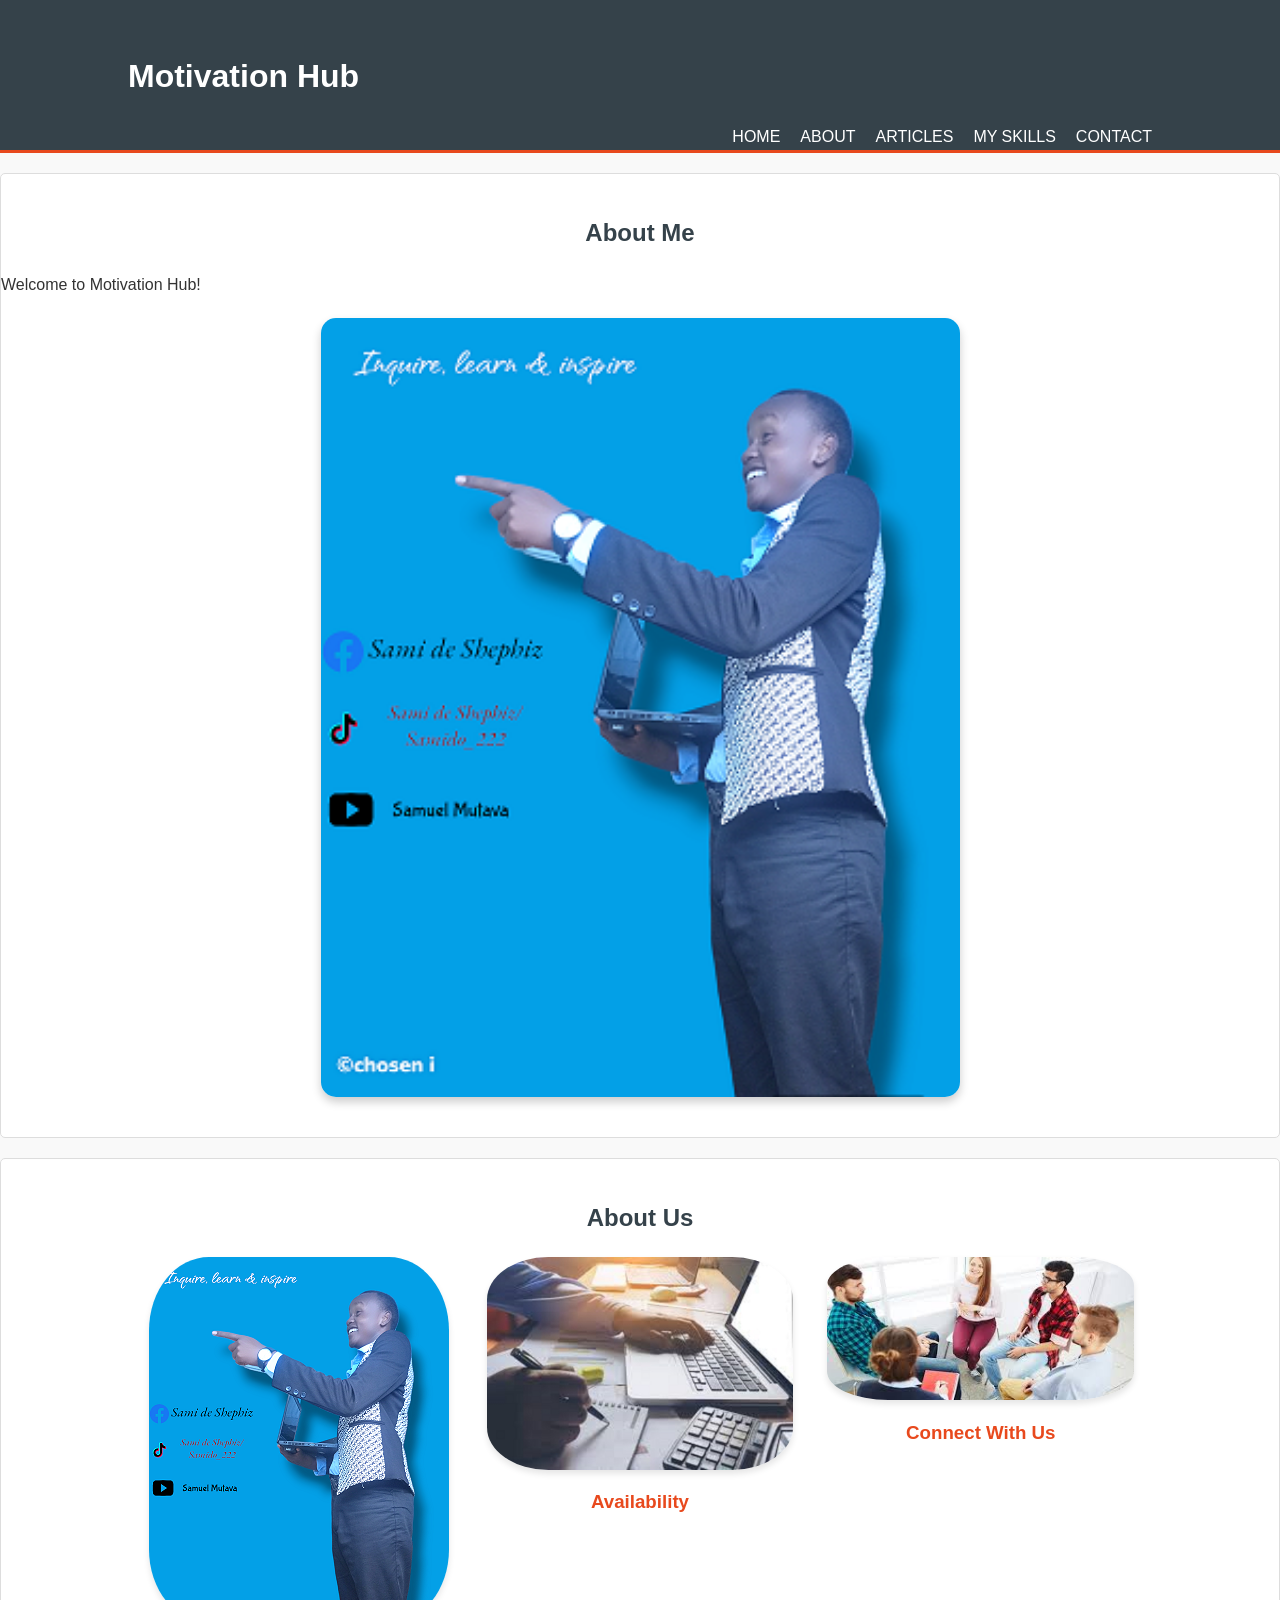
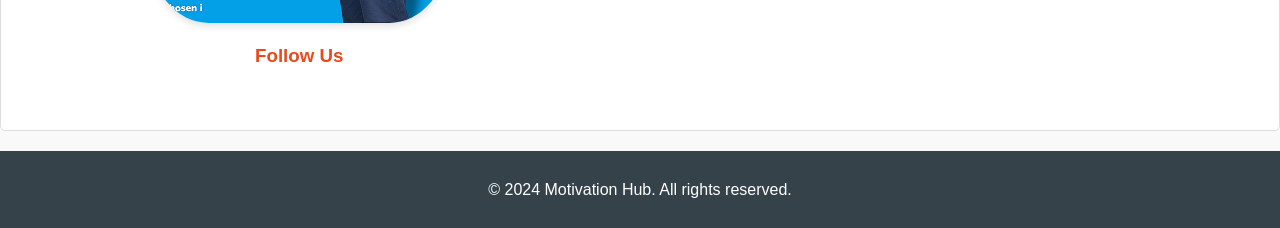
==== about.html @ 1e1fbd76 "Add files via upload" ====
<!DOCTYPE html>
<html lang="en">
<head>
    <meta charset="UTF-8">
    <meta name="viewport" content="width=device-width, initial-scale=1.0">
    <title>Motivation Hub</title>
    <link rel="stylesheet" href="styles.css">
</head>
<body>
    <header>
        <div class="container">
            <h1>Motivation Hub</h1>
            <nav>
                <ul>
                    <li><a href="index.html">Home</a></li>
                    <li><a href="about.html">About</a></li>
                    <li><a href="articles.html">Articles</a></li>
                    <li><a href="skills.html">My Skills</a></li>
                    <li><a href="contact.html">Contact</a></li>
                </ul>
            </nav>
        </div>
    </header>

    <section id="about">
        <h2>About Me</h2>
            <p>Welcome to Motivation Hub!</p>
            <img src="images/follow.png" alt="About Me Image" class="responsive-image">
        </div>
    </section>

    <section id="articles">
        <div class="container">
            <h2>About Us</h2>
            <div class="skills-list">
                <div class="skill-item">
                    <img src="images/follow.png" alt="Guidance and Counselling">
                    <h3>Follow Us</h3>
                </div>
                <div class="skill-item">
                    <img src="images/analyze.jpeg" alt="Public Speaking">
                    <h3>Availability</h3>
                </div>
                <div class="skill-item">
                    <img src="images/peer talks.jpeg" alt="Motivational Writing">
                    <h3>Connect With Us</h3>
                </div>
                <!-- Add more skills with images as needed -->
            </div>
        </div>
    </section>
    </section>

    <footer>
        <div class="container">
            <p>&copy; 2024 Motivation Hub. All rights reserved.</p>
        </div>
    </footer>
</body>
</html>
---- styles.css ----
/* General Styles */
body {
    font-family: Arial, sans-serif;
    margin: 0;
    padding: 0;
    line-height: 1.6;
    color: #333;
    background-color: #f9f9f9;
}

.container {
    width: 80%;
    margin: auto;
    overflow: hidden;
}

/* Header Styles */
header {
    background: #35424a;
    color: #ffffff;
    padding-top: 30px;
    min-height: 70px;
    border-bottom: #e8491d 3px solid;
}

header a {
    color: #ffffff;
    text-decoration: none;
    text-transform: uppercase;
    font-size: 16px;
}

header ul {
    padding: 0;
    list-style: none;
    margin: 0;
    display: flex;
    justify-content: flex-end;
}

header li {
    margin-left: 20px;
}

header nav ul li a:hover {
    color: #e8491d;
}

/* Section Styles */
section {
    padding: 20px 0;
    margin: 20px 0;
    background: #ffffff;
    border: 1px solid #dddddd;
    border-radius: 5px;
}

section h2 {
    text-align: center;
    margin-bottom: 20px;
    color: #35424a;
}

/* Responsive Image Styles */
.responsive-image {
    width: 50%;
    border-radius: 50%;
    box-shadow: 0 5px 10px rgba(0, 0, 0, 0.1);
    margin: 20px auto;
}

/* About Section Image Styles */
#about img {
    max-width: 100%;
    height: auto;
    display: block;
    margin: 20px auto;
    border-radius: 15px;
    box-shadow: 0 5px 10px rgba(0, 0, 0, 0.2);
}

/* Contact Section Image Styles */
#contact img {
    max-width: 50%;
    height: auto;
    display: block;
    margin: 20px auto;
    border-radius: 50%;
    box-shadow: 0 5px 10px rgba(0, 0, 0, 0.2);
}

/* Contact Form Styles */
form {
    max-width: 600px;
    margin: 0 auto;
    padding: 20px;
    background: #ffffff;
    border: 1px solid #dddddd;
    border-radius: 5px;
    box-shadow: 0 4px 6px rgba(0, 0, 0, 0.1);
}

form label {
    display: block;
    margin-bottom: 5px;
    font-weight: bold;
    color: #333;
}

form input, form textarea, form button {
    width: 100%;
    margin-bottom: 15px;
    padding: 10px;
    border: 1px solid #dddddd;
    border-radius: 5px;
}

form button {
    background: #e8491d;
    color: #ffffff;
    font-size: 16px;
    border: none;
    cursor: pointer;
}

form button:hover {
    background: #cf3c14;
}

/* Skills Section */
.skills-list {
    display: flex;
    display: inline-flex;
    flex-wrap: wrap;
    justify-content: space-around;
}

.skill-item {
    width: 30%;
    text-align: center;
    margin-bottom: 20px;
}

.skill-item img {
    max-width: 100%;
    height: auto;
    border-radius: 20%; /* Creates a squircle effect */
    box-shadow: 0 4px 6px rgba(0, 0, 0, 0.1);
}

.skill-item h3 {
    margin-top: 10px;
    color: #e8491d;
}

/* Footer Styles */
footer {
    background: #35424a;
    color: #ffffff;
    text-align: center;
    padding: 10px 0;
    margin-top: 20px;
}
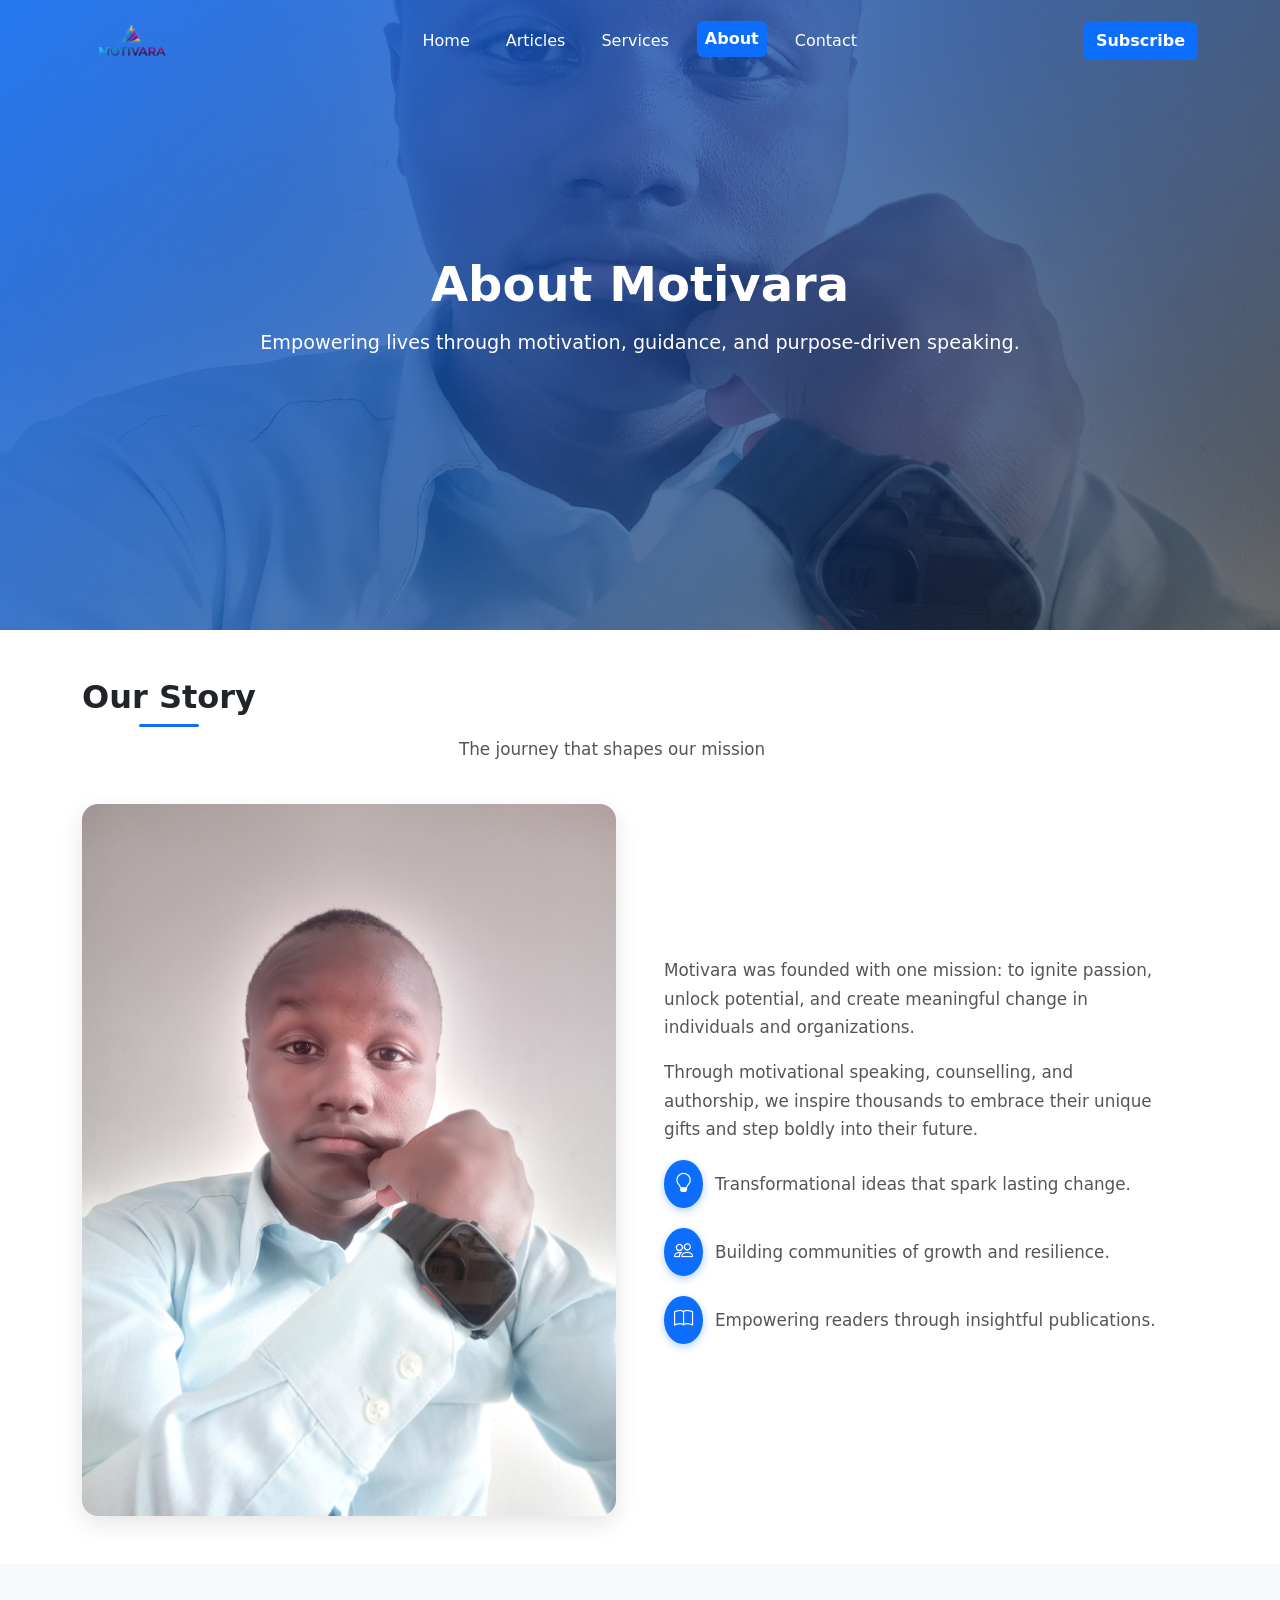
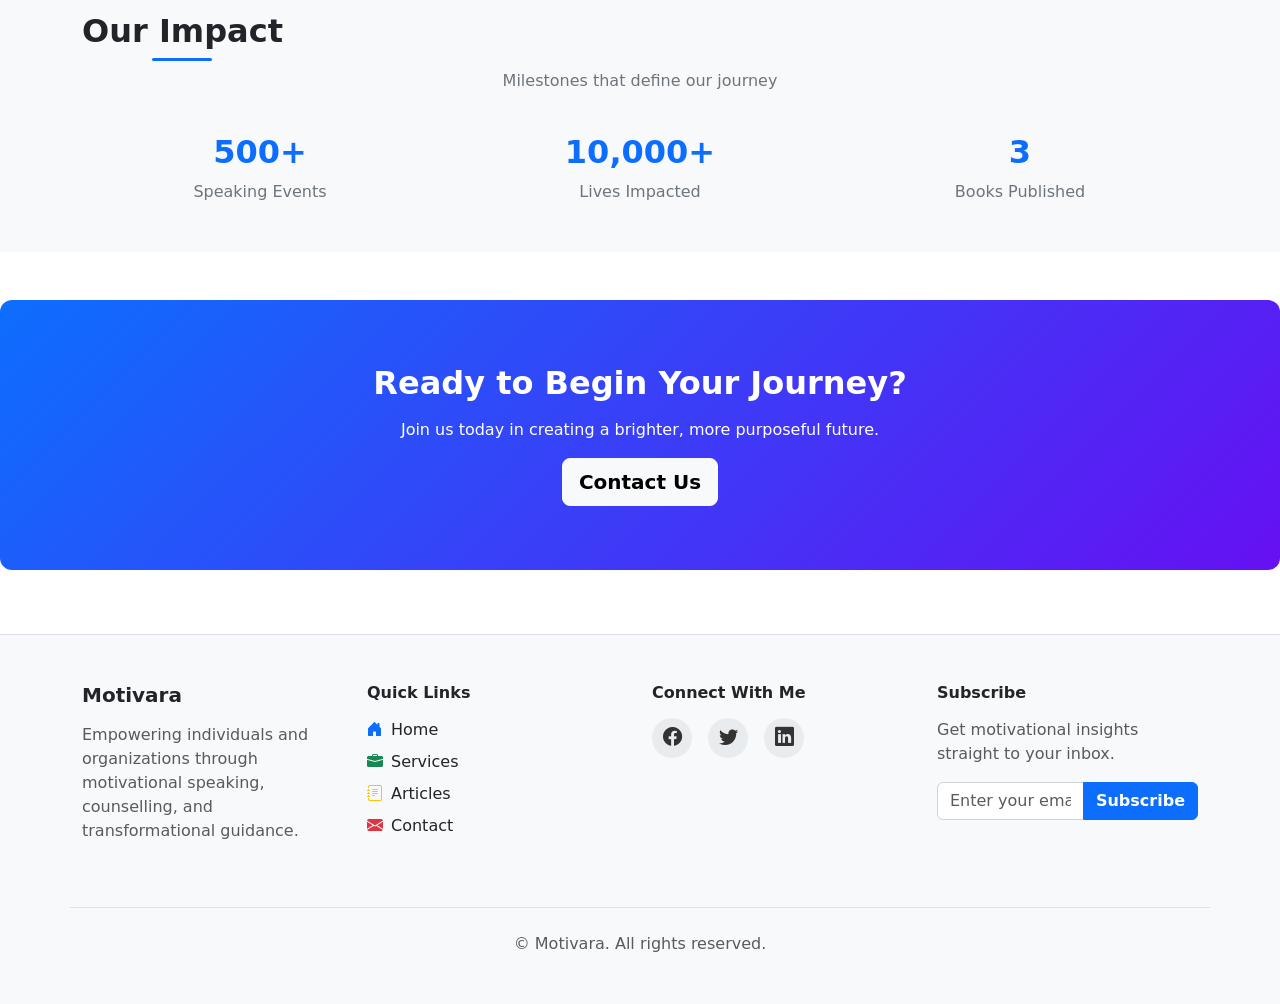
==== commit 84f598f7: "Add files via upload" ====
--- a/about.html
+++ b/about.html
@@ -1,60 +1,308 @@
 <!DOCTYPE html>
 <html lang="en">
 <head>
-    <meta charset="UTF-8">
-    <meta name="viewport" content="width=device-width, initial-scale=1.0">
-    <title>Motivation Hub</title>
-    <link rel="stylesheet" href="styles.css">
+  <meta charset="UTF-8" />
+  <meta name="viewport" content="width=device-width, initial-scale=1.0" />
+  <title>About | Motivara</title>
+
+  <!-- Bootstrap CSS -->
+  <link href="https://cdn.jsdelivr.net/npm/bootstrap@5.3.3/dist/css/bootstrap.min.css" rel="stylesheet">
+  <!-- Bootstrap Icons -->
+  <link href="https://cdn.jsdelivr.net/npm/bootstrap-icons@1.11.3/font/bootstrap-icons.css" rel="stylesheet">
+  <!-- AOS CSS -->
+  <link href="https://cdn.jsdelivr.net/npm/aos@2.3.4/dist/aos.css" rel="stylesheet">
+
+  <style>
+    /* Navbar Transparent */
+    .navbar {
+      position: fixed;
+      top: 0;
+      left: 0;
+      width: 100%;
+      z-index: 1000;
+      background: transparent;
+      transition: all 0.3s ease;
+      padding: 1rem 0;
+    }
+    .navbar.scrolled {
+      background: rgba(255, 255, 255, 0.95);
+      backdrop-filter: blur(8px);
+      box-shadow: 0 2px 10px rgba(0,0,0,0.08);
+    }
+    .navbar-brand img {
+      height: 40px;
+    }
+    .nav-link {
+      color: #fff !important;
+      font-weight: 500;
+      margin: 0 10px;
+    }
+    .navbar.scrolled .nav-link {
+      color: #101111 !important;
+    }
+
+    /* Hero */
+    .hero {
+      height: 70vh;
+      background: linear-gradient(135deg, rgba(13,110,253,0.85), rgba(0,0,0,0.6)),
+                  url('assets/team1.jpg') center/cover no-repeat;
+      color: #fff;
+      display: flex;
+      align-items: center;
+      text-align: center;
+    }
+    .hero h1 {
+      font-size: 3rem;
+      font-weight: 800;
+    }
+    .hero p {
+      font-size: 1.2rem;
+      margin-top: 1rem;
+    }
+
+    /* Section Titles */
+    .section-title {
+      font-weight: 700;
+      margin-bottom: .5rem;
+      position: relative;
+      display: inline-block;
+    }
+    .section-title::after {
+      content: "";
+      display: block;
+      width: 60px;
+      height: 3px;
+      background: #0d6efd;
+      margin: 0.5rem auto 0;
+      border-radius: 2px;
+    }
+    .section-subtitle {
+      color: #6c757d;
+      margin-bottom: 2.5rem;
+    }
+    /* Active Nav-Link Styled as Button */
+.nav-link.active {
+  background-color: #0d6efd; /* Bootstrap Primary Blue */
+  color: #fff !important;
+  border-radius: 6px;
+  padding: 6px 14px;
+  font-weight: 600;
+  transition: all 0.3s ease;
+}
+
+/* Optional Hover Effect */
+.nav-link.active:hover {
+  background-color: #afafc5; /* Slightly darker blue */
+  color: #fff !important;
+}
+
+
+    /* Our Story Polished */
+    .our-story img {
+      border-radius: 16px;
+      box-shadow: 0 8px 24px rgba(0,0,0,0.1);
+      transition: transform 0.4s ease;
+    }
+    .our-story img:hover {
+      transform: scale(1.03);
+    }
+    .our-story p {
+      font-size: 1.05rem;
+      line-height: 1.7;
+      color: #555;
+      max-width: 95%;
+    }
+    .icon-box {
+      display: flex;
+      align-items: center;
+      margin-bottom: 1.2rem;
+    }
+    .icon-box i {
+      font-size: 1.2rem;
+      color: #fff;
+      background: #0d6efd;
+      border-radius: 50%;
+      padding: 10px;
+      margin-right: 12px;
+      box-shadow: 0 3px 8px rgba(13,110,253,0.3);
+    }
+
+    /* Stats */
+    .stat h3 {
+      font-weight: 800;
+      font-size: 2rem;
+      color: #0d6efd;
+    }
+    .stat p {
+      color: #6c757d;
+      margin: 0;
+    }
+
+    /* CTA */
+    .cta {
+      background: linear-gradient(135deg, #0d6efd, #6610f2);
+      color: #fff;
+      text-align: center;
+      padding: 4rem 2rem;
+      border-radius: 12px;
+      margin-top: 3rem;
+    }
+    .cta h2 {
+      font-weight: 700;
+      margin-bottom: 1rem;
+    }
+
+    /* Footer placeholder */
+    #footer {
+      margin-top: 4rem;
+    }
+  </style>
 </head>
 <body>
-    <header>
-        <div class="container">
-            <h1>Motivation Hub</h1>
-            <nav>
-                <ul>
-                    <li><a href="index.html">Home</a></li>
-                    <li><a href="about.html">About</a></li>
-                    <li><a href="articles.html">Articles</a></li>
-                    <li><a href="skills.html">My Skills</a></li>
-                    <li><a href="contact.html">Contact</a></li>
-                </ul>
-            </nav>
-        </div>
-    </header>
-
-    <section id="about">
-        <h2>About Me</h2>
-            <p>Welcome to Motivation Hub!</p>
-            <img src="images/follow.png" alt="About Me Image" class="responsive-image">
-        </div>
-    </section>
-
-    <section id="articles">
-        <div class="container">
-            <h2>About Us</h2>
-            <div class="skills-list">
-                <div class="skill-item">
-                    <img src="images/follow.png" alt="Guidance and Counselling">
-                    <h3>Follow Us</h3>
-                </div>
-                <div class="skill-item">
-                    <img src="images/analyze.jpeg" alt="Public Speaking">
-                    <h3>Availability</h3>
-                </div>
-                <div class="skill-item">
-                    <img src="images/peer talks.jpeg" alt="Motivational Writing">
-                    <h3>Connect With Us</h3>
-                </div>
-                <!-- Add more skills with images as needed -->
-            </div>
-        </div>
-    </section>
-    </section>
-
-    <footer>
-        <div class="container">
-            <p>&copy; 2024 Motivation Hub. All rights reserved.</p>
-        </div>
-    </footer>
+  <!-- Navbar -->
+  <nav class="navbar navbar-expand-lg">
+    <div class="container">
+      <a class="navbar-brand" href="index.html">
+        <img src="assets/motivara1.png" alt="Motivara Logo">
+      </a>
+      <button class="navbar-toggler bg-light" type="button" data-bs-toggle="collapse" data-bs-target="#navbarNav">
+        <span class="navbar-toggler-icon"></span>
+      </button>
+      <div class="collapse navbar-collapse" id="navbarNav">
+        <ul class="navbar-nav mx-auto">
+          <li class="nav-item"><a class="nav-link" href="index.html">Home</a></li>
+          <li class="nav-item"><a class="nav-link" href="articles.html">Articles</a></li>
+          <li class="nav-item"><a class="nav-link" href="services.html">Services</a></li>
+          <li class="nav-item"><a class="nav-link active" href="about.html">About</a></li>
+          <li class="nav-item"><a class="nav-link" href="contact.html">Contact</a></li>
+        </ul>
+        <a href="#footer" class="btn btn-primary fw-semibold">Subscribe</a>
+      </div>
+    </div>
+  </nav>
+
+  <!-- Hero -->
+  <section class="hero">
+    <div class="container">
+      <h1 data-aos="fade-up">About Motivara</h1>
+      <p data-aos="fade-up" data-aos-delay="200">
+        Empowering lives through motivation, guidance, and purpose-driven speaking.
+      </p>
+    </div>
+  </section>
+
+  <!-- Our Story -->
+  <section class="py-5 our-story">
+    <div class="container">
+      <h2 class="section-title text-center">Our Story</h2>
+      <p class="section-subtitle text-center">The journey that shapes our mission</p>
+      <div class="row align-items-center g-5">
+        <div class="col-lg-6" data-aos="fade-right">
+          <img src="assets/team1.jpg" class="img-fluid" alt="Our Story">
+        </div>
+        <div class="col-lg-6" data-aos="fade-left">
+          <p>
+            Motivara was founded with one mission: to ignite passion, unlock potential, and create meaningful change in individuals and organizations.
+          </p>
+          <p>
+            Through motivational speaking, counselling, and authorship, we inspire thousands to embrace their unique gifts and step boldly into their future.
+          </p>
+          <div class="icon-box">
+            <i class="bi bi-lightbulb"></i>
+            <p class="mb-0">Transformational ideas that spark lasting change.</p>
+          </div>
+          <div class="icon-box">
+            <i class="bi bi-people"></i>
+            <p class="mb-0">Building communities of growth and resilience.</p>
+          </div>
+          <div class="icon-box">
+            <i class="bi bi-book"></i>
+            <p class="mb-0">Empowering readers through insightful publications.</p>
+          </div>
+        </div>
+      </div>
+    </div>
+  </section>
+
+  <!-- Stats -->
+  <section class="py-5 bg-light">
+    <div class="container">
+      <h2 class="section-title text-center">Our Impact</h2>
+      <p class="section-subtitle text-center">Milestones that define our journey</p>
+      <div class="row g-4 text-center">
+        <div class="col-md-4 stat" data-aos="zoom-in">
+          <h3>500+</h3>
+          <p>Speaking Events</p>
+        </div>
+        <div class="col-md-4 stat" data-aos="zoom-in" data-aos-delay="150">
+          <h3>10,000+</h3>
+          <p>Lives Impacted</p>
+        </div>
+        <div class="col-md-4 stat" data-aos="zoom-in" data-aos-delay="300">
+          <h3>3</h3>
+          <p>Books Published</p>
+        </div>
+      </div>
+    </div>
+  </section>
+
+  <!-- CTA -->
+  <section class="cta" data-aos="fade-up">
+    <div class="container">
+      <h2>Ready to Begin Your Journey?</h2>
+      <p>Join us today in creating a brighter, more purposeful future.</p>
+      <a href="contact.html" class="btn btn-light btn-lg fw-semibold">Contact Us</a>
+    </div>
+  </section>
+
+  <!-- Bootstrap JS -->
+  <script src="https://cdn.jsdelivr.net/npm/bootstrap@5.3.3/dist/js/bootstrap.bundle.min.js"></script>
+  <!-- AOS JS -->
+  <script src="https://cdn.jsdelivr.net/npm/aos@2.3.4/dist/aos.js"></script>
+  <script>
+    AOS.init({ duration: 1000, once: true });
+
+    // Navbar Scroll Effect
+    window.addEventListener("scroll", function() {
+      const navbar = document.querySelector(".navbar");
+      navbar.classList.toggle("scrolled", window.scrollY > 50);
+    });
+  </script>
+
+  <!-- Footer -->
+  <div id="footer"></div>
+  <script>
+        // Load footer + attach Mailchimp subscribe
+        fetch("footer.html")
+      .then(response => response.text())
+      .then(data => {
+        document.getElementById("footer").innerHTML = data;
+
+        // ✅ Attach Mailchimp subscribe after footer loads
+        const form = document.getElementById("footer-subscribe-form");
+        if (form) {
+          form.addEventListener("submit", function (e) {
+            e.preventDefault();
+            $.ajax({
+              type: "GET",
+              url: "https://gmail.us2.list-manage.com/subscribe/post-json?u=e6c0b6a8f3ec5663e15b333d7&id=45468931f6&c=?",
+              data: $(this).serialize(),
+              dataType: "jsonp",
+              success: function (data) {
+                if (data.result === "success") {
+                  Swal.fire("🎉 Subscribed!", "Check your inbox for updates.", "success");
+                  form.reset();
+                } else {
+                  Swal.fire("⚠️ Oops!", $(data.msg).text() || "Something went wrong.", "error");
+                }
+              },
+              error: function () {
+                Swal.fire("⚠️ Error", "Could not connect to Motivara NewsLetter.", "error");
+              }
+            });
+          });
+        }
+      });
+  </script>
 </body>
-</html>+</html>
